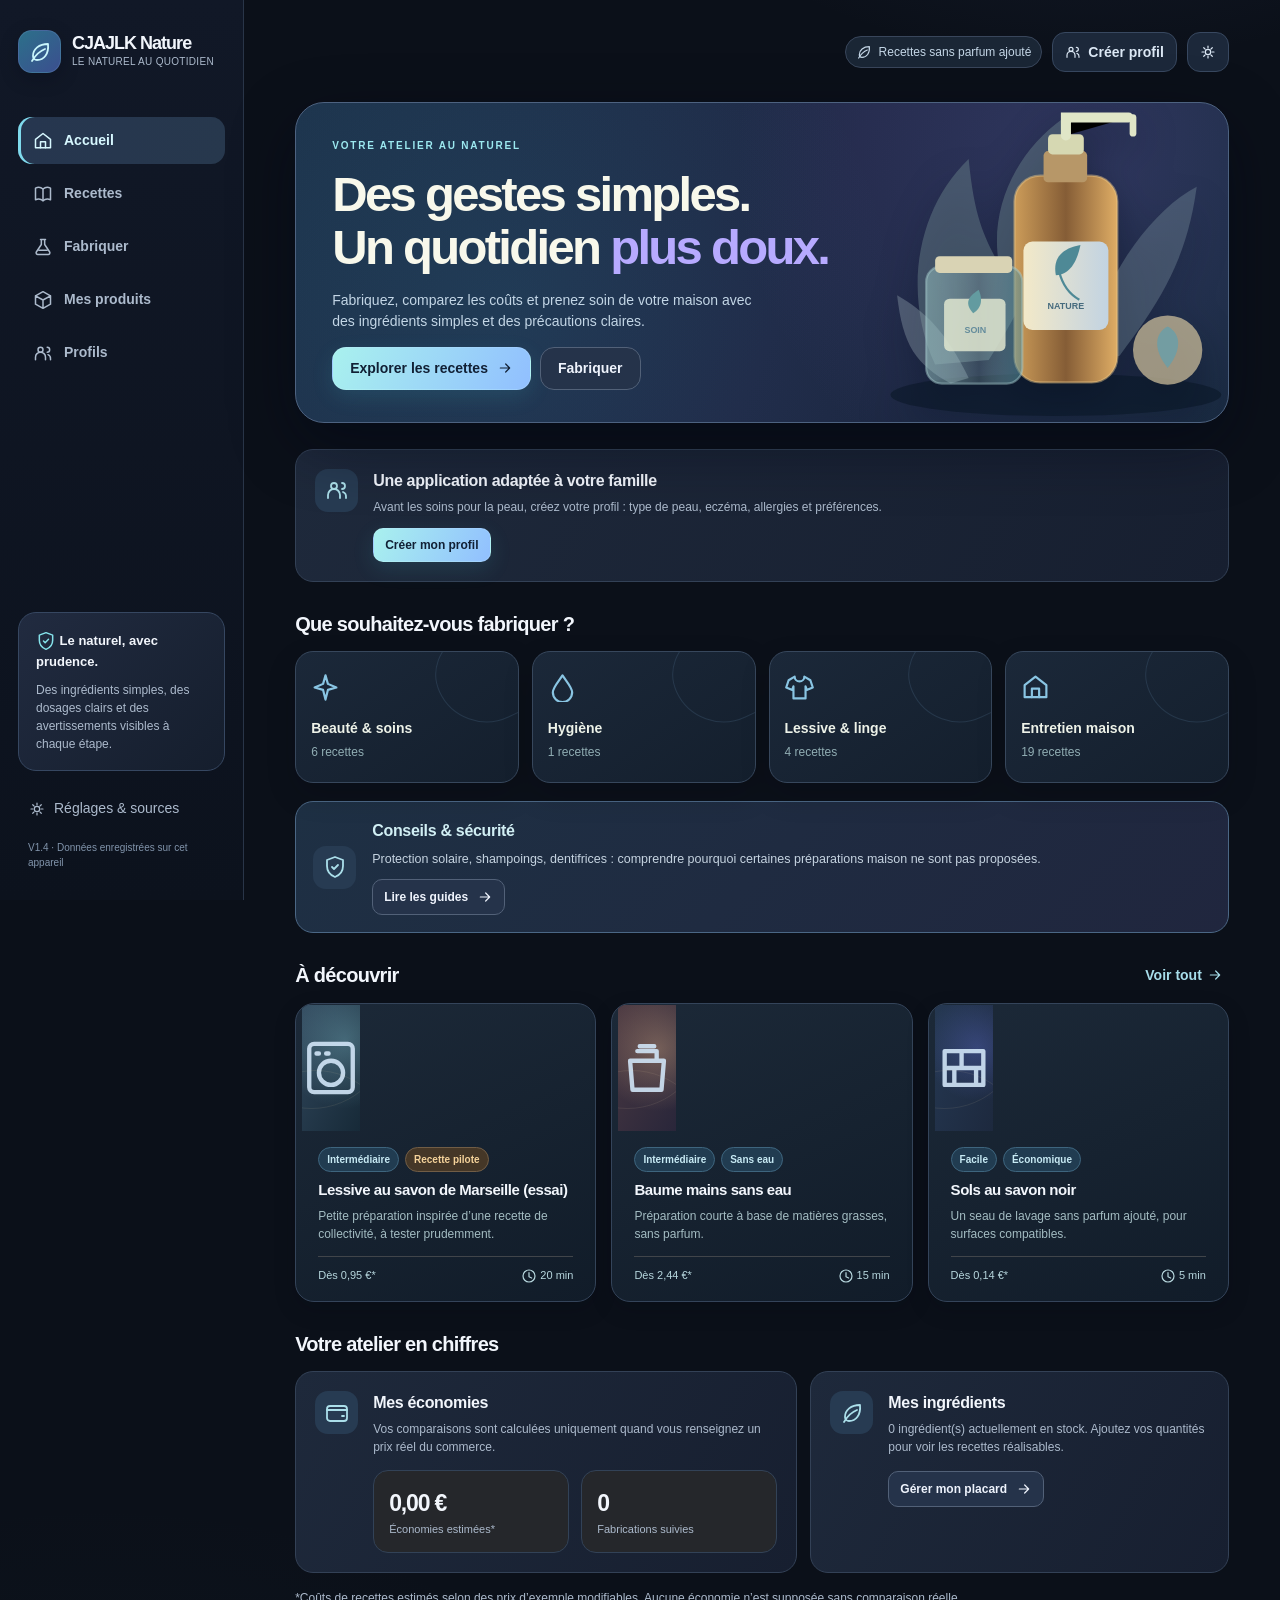
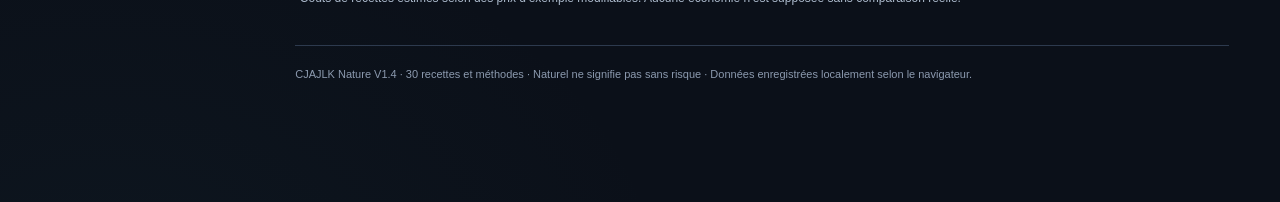
==== index.html @ 7a7b8dde "commit" ====
<!doctype html>
<html lang="fr">
<head>
 <meta charset="utf-8">
 <meta name="viewport" content="width=device-width, initial-scale=1, viewport-fit=cover">
 <meta name="theme-color" content="#101826">
 <meta name="description" content="CJAJLK Nature — recettes de soins et d'entretien, guidage de fabrication, profils et calcul des coûts, en local.">
 <meta name="color-scheme" content="dark">
 <link rel="icon" href="assets/icon-192.png" sizes="192x192">
 <link rel="apple-touch-icon" href="assets/icon-192.png">
 <link rel="manifest" href="manifest.webmanifest">
 <link rel="stylesheet" href="style.css">
 <title>CJAJLK Nature V1.4 — Le naturel au quotidien</title>
</head>
<body>
 <div id="app"><div class="loading">CJAJLK Nature…</div></div>
 <div id="modal-root"></div>
 <div id="toast" role="status" aria-live="polite"></div>
 <script src="data.js" onerror="document.querySelector('.loading').textContent='Erreur : data.js introuvable. Vérifiez le dossier complet.'"></script>
 <script src="app.js" onerror="document.querySelector('.loading').textContent='Erreur : app.js introuvable. Vérifiez le dossier complet.'"></script>
</body>
</html>
---- style.css ----
:root{--bg:#0B1019;--surface:#141B27;--surface2:#1B2635;--surface3:#26334A;--card:#182332;--line:#324055;--text:#F2F6FC;--muted:#ACBACC;--dim:#8194AB;--sage:#85E3EB;--sage2:#6B9FAF;--lime:#BAADFF;--orange:#F2BB85;--danger:#FF929C;--cream:#E2E8F2;--radius:20px;--shadow:0 18px 60px #03071294;font-synthesis:none}
*{box-sizing:border-box}html{scroll-behavior:smooth}body{margin:0;min-height:100vh;background:radial-gradient(circle at 85% 0%,#2c323b3d,transparent 37%),var(--bg);color:var(--text);font-family:Inter,ui-sans-serif,-apple-system,BlinkMacSystemFont,"Segoe UI",Roboto,Arial,sans-serif;font-size:14px;line-height:1.5}button,input,select,textarea{font:inherit}button{cursor:pointer}button:disabled{opacity:.45;cursor:not-allowed}button:focus-visible,a:focus-visible,input:focus-visible,select:focus-visible,textarea:focus-visible{outline:3px solid #93dced;outline-offset:3px}a{color:#9cd0dc}h1,h2,h3,h4,p{margin:0}h1{font-size:clamp(30px,4vw,49px);letter-spacing:-.055em;line-height:1.09}h2{font-size:24px;letter-spacing:-.035em;line-height:1.22}h3{font-size:16px;letter-spacing:-.02em}small{font-size:12px}.muted{color:var(--muted)}.subtle{color:var(--dim)}.eyebrow{text-transform:uppercase;letter-spacing:.18em;font-size:10px;font-weight:850;color:var(--sage)}.strong{font-weight:780}.hide{display:none!important}
#app{display:flex;max-width:1450px;margin:0 auto;min-height:100vh}.sidebar{width:244px;flex:0 0 244px;padding:30px 18px 20px;position:sticky;top:0;height:100vh;border-right:1px solid #2f3236;background:#181a1e;display:flex;flex-direction:column}.brand{display:flex;align-items:center;gap:11px;min-width:0}.brand-icon{height:43px;width:43px;display:grid;place-items:center;border-radius:14px;background:linear-gradient(135deg,#55636d,#2d343e);color:#a9e5f3;box-shadow:inset 0 0 0 1px #ffffff1c}.brand-name{font-size:18px;font-weight:850;letter-spacing:-.055em;line-height:1.1}.brand-tag{font-size:10px;color:var(--muted);letter-spacing:.03em}.side-nav{margin-top:44px;display:grid;gap:6px}.nav-item{display:flex;align-items:center;gap:11px;border:0;background:transparent;color:var(--muted);border-radius:14px;padding:13px 15px;font-weight:680;text-align:left;width:100%;transition:.2s}.nav-item.active{background:#353a43;color:#ace3ef}.nav-item:hover{background:#2c2f34}.side-bottom{margin-top:auto}.aside-note{background:linear-gradient(135deg,#31353b,#22252b);border:1px solid #434952;border-radius:18px;padding:17px;margin-bottom:16px}.aside-note strong{font-size:13px}.aside-note p{color:var(--muted);font-size:12px;margin-top:9px}.aside-note .icon{color:var(--sage)}.aside-link{background:transparent;color:var(--muted);border:0;padding:11px;text-align:left;display:flex;align-items:center;gap:9px;width:100%}.content{min-width:0;flex:1;padding:28px clamp(20px,4vw,55px) 100px}.topbar{display:flex;align-items:center;justify-content:space-between;gap:14px;min-height:48px;margin-bottom:26px}.mobile-brand{display:none}.topright{display:flex;align-items:center;gap:10px;margin-left:auto}.pill{border:1px solid var(--line);padding:8px 12px;border-radius:999px;color:#adccd3;background:#25282c;display:inline-flex;align-items:center;gap:7px;max-width:100%}.pill.small{font-size:12px;padding:6px 10px}.pill.alert{color:#ffcf94;border-color:#665037;background:#352a1e}.pill.success{color:#a1d1dc;border-color:#515c64;background:#2c3036}.small-button{border:1px solid var(--line);background:#25272b;color:#cde9ef;border-radius:13px;height:40px;min-width:40px;display:inline-flex;align-items:center;justify-content:center;gap:7px;padding:0 12px}.small-button:hover{background:#33363b}.profile-chip{font-weight:650}.icon{width:20px;height:20px;display:inline-flex;vertical-align:middle;flex:none}.icon svg{width:100%;height:100%;stroke:currentColor;stroke-width:1.8;fill:none;stroke-linecap:round;stroke-linejoin:round}.icon.sm{width:16px;height:16px}.icon.lg{width:24px;height:24px}.icon.xl{width:29px;height:29px}
.hero{position:relative;overflow:hidden;border-radius:29px;display:grid;grid-template-columns:1.2fr .8fr;min-height:284px;background:linear-gradient(115deg,#2e333c 0%,#3c434e 58%,#22272e 100%);border:1px solid #515c64;box-shadow:var(--shadow);margin-bottom:26px}.hero::before{content:"";position:absolute;inset:0;background:radial-gradient(circle at 82% 30%,#99ccd822,transparent 46%);pointer-events:none}.hero-copy{position:relative;z-index:1;padding:35px 0 32px 36px;display:flex;flex-direction:column;align-items:flex-start;gap:15px}.hero .eyebrow{color:#a6e0ed}.hero h1{max-width:520px;color:#f8f8eb}.hero p{max-width:430px;color:#b4d0d7;font-size:14px}.hero-art{position:relative;align-self:stretch;min-height:200px}.hero-art svg{position:absolute;right:0;bottom:0;width:100%;height:100%;max-height:330px;min-width:280px;filter:drop-shadow(0 20px 20px #0a0d1072)}.btn{border-radius:14px;padding:12px 17px;border:1px solid transparent;display:inline-flex;align-items:center;justify-content:center;gap:9px;font-weight:760;transition:background .2s,transform .2s;text-align:center;line-height:1.2}.btn:hover{transform:translateY(-1px)}.btn-primary{color:#222831;background:linear-gradient(125deg,#a6e2ef,#9ac9d4)}.btn-primary:hover{background:#b8eaf5}.btn-secondary{color:#c9e7ee;background:#32353b;border-color:#515a61}.btn-ghost{color:var(--sage);background:transparent;border-color:var(--line)}.btn-danger{color:#ffdad5;background:#42272a;border-color:#794449}.btn.wide{width:100%}.btn.tiny{font-size:12px;padding:9px 11px;border-radius:10px}.btn-row{display:flex;gap:9px;flex-wrap:wrap}.section-heading{display:flex;align-items:center;justify-content:space-between;gap:12px;margin:30px 0 15px}.section-heading h2{font-size:20px}.text-link{border:none;background:none;color:#a7d8e3;font-weight:750;display:flex;gap:5px;align-items:center}.categories{display:grid;grid-template-columns:repeat(4,minmax(0,1fr));gap:13px}.category-card{position:relative;text-align:left;border:1px solid #3c4147;background:linear-gradient(135deg,#292d32,#1f2226);border-radius:18px;padding:19px 15px;min-height:132px;overflow:hidden;color:#edf2e8;transition:.15s}.category-card:hover{transform:translateY(-2px);border-color:#818c94}.category-card .icon{color:#a1cbd4;width:29px;height:29px}.category-card strong{display:block;margin:16px 0 2px;font-size:14px}.category-card small{color:#90adb3}.category-card:after{content:"";position:absolute;right:-13px;top:-22px;width:92px;height:92px;border:1px solid #789fa824;border-radius:48% 52% 35% 60%;transform:rotate(-25deg)}.dashboard-cards{display:grid;grid-template-columns:1.2fr 1fr;gap:13px}.feature{background:linear-gradient(120deg,#303339,#212429);border:1px solid #404449;border-radius:18px;padding:19px;display:flex;gap:15px;align-items:flex-start}.feature-icon{display:grid;place-items:center;flex:0 0 43px;width:43px;height:43px;border-radius:13px;color:#a5d3de;background:#444a54}.feature h3{margin-bottom:5px}.feature p{color:var(--muted);font-size:12px}.metrics{display:flex;gap:12px;flex-wrap:wrap;margin-top:14px}.metric{flex:1;min-width:100px;background:#25272b;border:1px solid #393d43;border-radius:15px;padding:15px}.metric .value{font-weight:850;font-size:23px;letter-spacing:-.05em}.metric .label{font-size:11px;color:var(--muted)}
.recipe-grid{display:grid;grid-template-columns:repeat(3,minmax(0,1fr));gap:15px}.recipe-card{background:linear-gradient(150deg,#26282d,#1d1f23);border:1px solid #404349;border-radius:19px;overflow:hidden;text-align:left;color:inherit;display:flex;flex-direction:column;transition:.2s}.recipe-card:hover{transform:translateY(-2px);border-color:#7f8b94}.recipe-image{height:126px;background:radial-gradient(circle at 68% 45%,#619eac40,transparent 53%),linear-gradient(110deg,#3e434a,#292d33);display:flex;align-items:center;justify-content:center;position:relative;overflow:hidden}.recipe-image:before,.recipe-image:after{content:"";position:absolute;border:1px solid #e5d6ab18;width:155px;height:155px;border-radius:50%;right:-30px;top:-53px}.recipe-image:after{right:auto;left:-65px;top:65px}.recipe-image .icon{width:58px;height:58px;color:#b5dde6;opacity:.9}.recipe-image.linge{background:radial-gradient(circle at 60% 30%,#8eabbaa0,transparent 75%),linear-gradient(120deg,#2d3a3e,#2b2f34)}.recipe-image.soins{background:radial-gradient(circle at 70% 35%,#c8a18480,transparent 70%),linear-gradient(120deg,#574037,#2b2e31)}.recipe-image.hygiene{background:radial-gradient(circle at 60% 40%,#84acb58a,transparent 75%),linear-gradient(120deg,#383e46,#2b2f34)}.recipe-card-body{padding:16px;display:flex;flex-direction:column;flex:1;gap:9px}.recipe-card-title{font-size:15px;font-weight:820;line-height:1.24;letter-spacing:-.03em}.recipe-card-desc{font-size:12px;color:#a3bcc2;line-height:1.45;flex:1}.meta-row{display:flex;align-items:center;justify-content:space-between;gap:6px;margin-top:4px;border-top:1px solid #41454a;padding-top:10px;color:#b7d7de;font-size:11px}.badge-list{display:flex;flex-wrap:wrap;gap:6px}.tag{font-size:10px;font-weight:760;color:#b0dfe9;background:#3a3f46;border:1px solid #4f5961;border-radius:99px;padding:4px 8px}.tag.conditional{color:#f2ce98;background:#493823;border-color:#786044}.tag.guide{color:#b9d4d4;background:#2d3b40;border-color:#41676b}.tag.pale{color:#aed4dc;background:#35393f;border-color:#4a545c}.search-area{background:#1f2227;border:1px solid #3d4249;border-radius:18px;padding:15px;display:flex;gap:12px;align-items:center;margin:20px 0 16px}.search-area input{flex:1;border:0;color:var(--text);background:transparent;min-width:0;outline:none}.filters{display:flex;gap:8px;flex-wrap:wrap;align-items:center;margin-bottom:20px}.chip{border-radius:100px;border:1px solid #494e56;background:#26292e;color:#9ab7be;font-size:12px;font-weight:740;padding:8px 12px}.chip.active{background:#9ac8d2;color:#232831;border-color:#afdee9}.empty{padding:30px 20px;text-align:center;border:1px dashed #555c60;border-radius:18px;background:#202226;color:var(--muted)}
.page-title{display:flex;justify-content:space-between;align-items:end;gap:14px;flex-wrap:wrap;margin:5px 0 21px}.page-title p{margin-top:7px;color:var(--muted)}.back{display:flex;align-items:center;gap:5px;border:0;background:transparent;color:var(--sage);font-weight:750;margin-bottom:17px;padding:2px 0}.detail-head{display:grid;grid-template-columns:minmax(0,1fr) 270px;gap:22px;margin-bottom:20px}.detail-head p{color:var(--muted);margin-top:9px}.detail-art{height:174px;border:1px solid #4c555b;border-radius:22px;display:flex;align-items:center;justify-content:center;background:radial-gradient(circle,#52606a,#292c32)}.detail-art .icon{width:83px;height:83px;color:#b9e1ea}.detail-layout{display:grid;grid-template-columns:minmax(0,1fr) 285px;gap:18px;align-items:start}.panel{background:linear-gradient(145deg,#25272b,#202327);border:1px solid #3d4147;border-radius:19px;padding:21px}.panel h3{font-size:16px;margin-bottom:13px}.panel+.panel{margin-top:15px}.panel.slim{padding:16px}.panel-header{display:flex;align-items:center;justify-content:space-between;gap:10px;margin-bottom:11px}.panel-header h3{margin:0}.status-note{background:#282b30;border:1px solid #4c5962;padding:12px 14px;border-radius:13px;color:#acd2da;font-size:12px;line-height:1.55}.safety{background:linear-gradient(120deg,#382d22,#2a2921);border:1px solid #785637;border-left:4px solid #e6ad67;border-radius:16px;padding:17px;color:#f1dec2}.safety.red{background:#3a2726;border-color:#90534d;border-left-color:#e29389}.safety h3{display:flex;gap:8px;align-items:center;font-size:14px;margin-bottom:10px;color:#ffcc87}.safety.red h3{color:#f3aaa0}.safety ul{padding-left:19px;font-size:12px;color:#e9d6bd;display:grid;gap:6px;margin:0}.safety.red ul{color:#f3c7c2}.field{display:flex;flex-direction:column;gap:6px;margin-bottom:14px}.field label,.field>span{font-weight:730;font-size:12px;color:#bfdce3}.field input,.field select,.field textarea{width:100%;border-radius:12px;border:1px solid #494d54;background:#181a1f;color:#eef4e6;padding:12px;min-height:43px;outline:none}.field textarea{min-height:70px;resize:vertical}.field input:focus,.field select:focus,.field textarea:focus{border-color:#97c7d2}.field-helper{color:var(--dim);font-size:11px}.amount-row{display:flex;gap:9px;align-items:center}.amount-row input{max-width:120px}.table-ingredients{width:100%;border-collapse:collapse;font-size:13px}.table-ingredients th{text-align:left;color:var(--dim);font-size:11px;letter-spacing:.02em;border-bottom:1px solid var(--line);padding:9px 6px}.table-ingredients td{padding:11px 6px;border-bottom:1px solid #3a3d42}.table-ingredients td:last-child{text-align:right;white-space:nowrap;font-weight:750}.table-ingredients th:last-child{text-align:right}.cost-value{font-size:32px;font-weight:900;letter-spacing:-.06em;color:#a9e1ee}.cost-caption{font-size:11px;color:var(--muted)}.source-links{display:grid;gap:8px;margin-top:8px}.source-links a{font-size:11px}.guide-note{border:1px solid #556571;background:#2b3039;border-radius:16px;padding:20px;line-height:1.7;color:#c8e3e9}.switcher{display:flex;background:#1c1f24;border:1px solid #494d55;border-radius:15px;padding:4px;gap:4px;margin-bottom:17px}.switcher button{flex:1;border:0;background:transparent;color:#90adb3;font-size:12px;font-weight:750;border-radius:11px;padding:11px 9px}.switcher button.active{background:#444a54;color:#c9eaf1}.step-hero{padding:21px;border:1px solid #4d5860;background:linear-gradient(120deg,#353940,#23272d);border-radius:16px;margin:9px 0 18px}.step-num{font-weight:820;font-size:11px;letter-spacing:.14em;text-transform:uppercase;color:#99c5cf}.step-text{font-size:19px;font-weight:730;margin:13px 0 7px;line-height:1.45}.progress{width:100%;height:7px;background:#393d43;border-radius:999px;overflow:hidden;margin-top:14px}.progress>div{height:100%;background:#9ad2df;border-radius:999px;transition:width .3s}.steps{counter-reset:steps;list-style:none;padding:0;margin:0;display:grid;gap:10px}.steps li{display:flex;gap:13px;align-items:flex-start;background:#22252b;border:1px solid #3f454e;padding:15px;border-radius:13px;font-size:13px}.step-bubble{flex:none;width:25px;height:25px;border-radius:50%;background:#455058;color:#b6e2ec;display:grid;place-items:center;font-size:11px;font-weight:800}.steps li span:last-child{padding-top:2px}.make-actions{display:flex;gap:10px;flex-wrap:wrap;margin-top:18px}.checkline{display:flex;gap:10px;align-items:flex-start;margin:12px 0;color:#c0dce2;font-size:12px}.checkline input{accent-color:#98cdd9;width:18px;height:18px;margin:0;flex:none}.divider{height:1px;background:var(--line);margin:20px 0}.mini-card{background:#26282d;border:1px solid #40444a;padding:15px;border-radius:15px;display:flex;align-items:center;justify-content:space-between;gap:10px;margin-bottom:9px}.mini-card h4{font-size:13px;margin-bottom:5px}.mini-card small{color:var(--muted)}.mini-actions{display:flex;align-items:center;gap:6px}.avatar{height:48px;width:48px;border-radius:16px;background:#444a55;display:grid;place-items:center;color:#b3e6f1;font-weight:870;font-size:20px;flex:none}.profile-rows{display:grid;gap:12px}.profile-row{display:flex;align-items:center;gap:14px;padding:18px;background:#262a2f;border:1px solid #494d55;border-radius:17px}.profile-row .expand{flex:1;min-width:0}.profile-row.active{border-color:#8ebec9;background:#31363e}.help{margin-top:15px;color:var(--muted);font-size:12px;line-height:1.7}.inline-error{color:#f2a5a0;font-size:12px;margin:7px 0}.empty-state{background:#22252a;padding:36px 20px;border:1px dashed #5e6870;border-radius:19px;text-align:center}.empty-state>.icon{width:48px;height:48px;color:#8ebbc5;margin-bottom:14px}.empty-state h3{margin:0 0 8px}.empty-state p{color:var(--muted);margin:0 auto 17px;max-width:410px;font-size:13px}.stock-grid{display:grid;grid-template-columns:repeat(2,minmax(0,1fr));gap:12px}.stock-item{background:#26282d;border:1px solid #41454c;border-radius:15px;padding:16px}.stock-item .title{font-weight:800;font-size:13px;margin-bottom:5px}.stock-item .nums{display:flex;gap:8px;flex-wrap:wrap;color:#a3c1c8;font-size:11px;margin:11px 0}.stock-item .num{color:#cae7ed;font-weight:800}.subnav{display:flex;gap:8px;flex-wrap:wrap;margin-bottom:20px}.kpi-row{display:grid;grid-template-columns:repeat(3,minmax(0,1fr));gap:12px;margin-bottom:20px}.kpi{background:#23262b;border:1px solid #40444a;border-radius:16px;padding:17px}.kpi strong{display:block;font-size:23px;margin-bottom:4px;letter-spacing:-.05em}.kpi small{color:var(--muted)}.sources-list{display:grid;gap:10px;margin-top:20px}.sources-list a{font-size:13px;line-height:1.6}.mobile-nav{display:none}.loading{margin:80px auto;text-align:center;color:#a0c6cf}.footer{margin-top:36px;padding:20px 0;color:#88929a;font-size:11px;border-top:1px solid #31353c}
#modal-root:empty{display:none}#modal-root{position:fixed;inset:0;z-index:100;background:#07080abc;display:grid;place-items:center;padding:18px;backdrop-filter:blur(6px)}.modal{background:#212429;border:1px solid #616a70;border-radius:23px;width:100%;max-width:520px;max-height:min(90vh,850px);overflow:auto;box-shadow:0 30px 90px #000b}.modal-head{display:flex;justify-content:space-between;align-items:center;gap:12px;padding:22px 23px 15px}.modal-head h2{font-size:22px}.modal-body{padding:0 23px 24px}.modal-body p{color:#abc7cd;font-size:13px;line-height:1.65}.modal-actions{display:flex;gap:10px;margin-top:17px;flex-wrap:wrap}.modal-actions .btn{flex:1}#toast{position:fixed;z-index:200;bottom:105px;left:50%;transform:translateX(-50%) translateY(15px);padding:11px 16px;border:1px solid #84929b;background:#3c424a;border-radius:12px;color:#d5f2f8;box-shadow:var(--shadow);opacity:0;pointer-events:none;transition:.2s;max-width:90vw;text-align:center;font-size:13px}#toast.show{opacity:1;transform:translateX(-50%) translateY(0)}
@media(max-width:1150px){.recipe-grid{grid-template-columns:repeat(2,minmax(0,1fr))}.detail-layout{grid-template-columns:1fr}.detail-head{grid-template-columns:1fr 230px}.sidebar{width:210px;flex-basis:210px}.content{padding-left:25px;padding-right:25px}}
@media(max-width:760px){body{font-size:14px}#app{display:block}.sidebar{display:none}.content{padding:16px 15px calc(100px + env(safe-area-inset-bottom))}.topbar{margin-bottom:17px;min-height:44px}.mobile-brand{display:flex}.brand-icon{width:39px;height:39px;border-radius:12px}.brand-name{font-size:16px}.brand-tag{font-size:9px}.topright .pill{display:none}.topright .small-button{height:38px;min-width:38px}.hero{grid-template-columns:1fr;min-height:275px;border-radius:23px}.hero-copy{padding:26px 23px 29px;gap:13px}.hero h1{font-size:32px;max-width:310px}.hero p{font-size:12px;max-width:250px}.hero-art{position:absolute;right:-17px;top:20px;bottom:0;width:43%;opacity:.74;pointer-events:none}.hero-art svg{min-width:200px;width:220px;height:100%;right:0}.hero-copy{width:88%}.hero-copy .btn{position:relative}.categories{grid-template-columns:repeat(2,minmax(0,1fr));gap:10px}.category-card{min-height:112px;padding:14px}.category-card strong{margin-top:12px;font-size:13px}.dashboard-cards{grid-template-columns:1fr}.recipe-grid{grid-template-columns:repeat(2,minmax(0,1fr));gap:10px}.recipe-image{height:105px}.recipe-card-body{padding:12px}.recipe-card-title{font-size:13px}.recipe-card-desc{font-size:11px}.tag{font-size:9px;padding:3px 6px}.section-heading{margin-top:27px}.section-heading h2{font-size:19px}.detail-head{grid-template-columns:1fr}.detail-art{display:none}.page-title h1{font-size:28px}.detail-layout{grid-template-columns:1fr}.panel{padding:16px}.stock-grid{grid-template-columns:1fr}.mobile-nav{position:fixed;bottom:0;left:0;right:0;z-index:40;height:calc(69px + env(safe-area-inset-bottom));background:#191c21f2;border-top:1px solid #42454b;display:flex;justify-content:space-around;align-items:flex-start;padding:8px 3px env(safe-area-inset-bottom);backdrop-filter:blur(12px)}.mobile-nav button{border:0;background:transparent;color:#85a2a9;display:flex;flex-direction:column;gap:4px;align-items:center;justify-content:center;min-width:0;flex:1;font-size:9px;font-weight:800;padding:4px 0}.mobile-nav button.active{color:#a1d9e6}.mobile-nav button .icon{width:22px;height:22px}.kpi-row{gap:7px}.kpi{padding:11px}.kpi strong{font-size:19px}.kpi small{font-size:10px}.modal{max-height:89dvh}.modal-head{padding:19px 18px 12px}.modal-body{padding:0 18px 20px}#toast{bottom:90px}}
@media(max-width:365px){.recipe-grid{grid-template-columns:1fr}.recipe-image{height:115px}.hero h1{font-size:29px}.hero-copy{width:100%}.hero-art{opacity:.4}.category-card strong{font-size:12px}.topright .small-button.profile-chip{padding:0 8px}}
@media(prefers-reduced-motion:reduce){*{scroll-behavior:auto!important;transition:none!important}}

/* V1.1 — identité graphite / bleu nuit / cyan / lavande, sans aplats verts */
body{background:radial-gradient(ellipse 620px 410px at 85% -14%,#5668a52b,transparent 77%),radial-gradient(ellipse 760px 520px at 8% 105%,#29616d12,transparent 75%),var(--bg)}
.sidebar{background:linear-gradient(180deg,#111827,#0c121d);border-color:#293548}
.brand-icon{background:linear-gradient(140deg,#2c708a,#3b4f8f);color:#c9f6fc;border:1px solid #638bba57;box-shadow:0 6px 18px #02071440}
.nav-item.active{background:linear-gradient(105deg,#26364f,#27384d);color:#d7f8ff;box-shadow:inset 3px 0 0 #7fdaec}
.nav-item:hover{background:#202e42}
.aside-note{background:linear-gradient(135deg,#212b40,#151e2d);border-color:#364761}
.pill{background:#1a2635;border-color:#39465b;color:#c4d6e6}
.small-button{background:#1c283a;border-color:#384860;color:#dce8f5}
.small-button:hover{background:#28364d}
.hero{background:radial-gradient(circle at 86% 18%,#776ac53a,transparent 43%),linear-gradient(115deg,#1d324b 0%,#202846 54%,#15283b 100%);border-color:#4d6280;box-shadow:0 22px 64px #01071673}
.hero::before{background:radial-gradient(circle at 23% 65%,#36bcd21a,transparent 52%)}
.hero .eyebrow{color:#9ce9f0}.hero p{color:#c3d6e6}
.hero h1 span{color:#B7AAFF!important}
.hero-art svg{filter:drop-shadow(0 16px 21px #030a1970)}
.btn-primary{background:linear-gradient(115deg,#A9F1EE,#91BFFF);border-color:#d2faff2e;color:#112035;box-shadow:0 7px 21px #49bcca24}
.btn-primary:hover{background:linear-gradient(115deg,#C0F9F4,#B1CEFF)}
.btn-secondary{background:#25334a;border-color:#526178;color:#eef3fc}
.btn-ghost{border-color:#415a73;color:#9be1ee}
.text-link{color:#A7DDEA}
.category-card{background:linear-gradient(145deg,#1b2839,#141f2d);border-color:#37475c;box-shadow:0 12px 30px #02071128}
.category-card:hover{border-color:#75adc6;box-shadow:0 11px 30px #1d6b9630}
.category-card .icon{color:#89C5E3}
.category-card:after{border-color:#8cc0ed21}
.feature{background:linear-gradient(120deg,#1e293b,#171f30);border-color:#334156}
.feature-icon{background:#273b52;color:#abdfea}
.recipe-card{background:linear-gradient(155deg,#1c2938,#111c29);border-color:#34445a;box-shadow:0 8px 21px #02091530}
.recipe-card:hover{border-color:#74b9dc;box-shadow:0 14px 26px #03091770}
.recipe-image{background:radial-gradient(circle at 73% 34%,#6271d956,transparent 57%),linear-gradient(110deg,#253852,#1d293e)}
.recipe-image .icon{color:#D1E5F7}
.recipe-image.linge{background:radial-gradient(circle at 74% 28%,#91d8e34d,transparent 68%),linear-gradient(115deg,#30465b,#172a38)}
.recipe-image.soins{background:radial-gradient(circle at 70% 35%,#c7a07c6a,transparent 68%),linear-gradient(120deg,#4b3942,#29263a)}
.recipe-image.hygiene{background:radial-gradient(circle at 70% 35%,#8dbbc965,transparent 68%),linear-gradient(120deg,#264050,#1e293e)}
.tag{color:#C7EAF4;background:#213C51;border-color:#3e657e}
.tag.conditional{color:#f4d29a;background:#453727;border-color:#715d46}
.tag.guide{color:#b6d4fb;background:#253650;border-color:#405b7c}
.tag.pale{color:#e2d9ff;background:#363049;border-color:#554f74}
.search-area,.panel,.metric,.mini-card,.stock-item,.kpi{border-color:#324257}
.switcher button.active{background:linear-gradient(110deg,#2e526b,#3f4b76);color:#e4f9ff}
.progress>div{background:linear-gradient(100deg,#83E6EB,#A8AAFF)}
.profile-row.active{background:#242d47;border-color:#748dd0}
.step-hero{background:linear-gradient(120deg,#22374c,#22253f);border-color:#48617c}
.step-bubble{background:#34506e;color:#dff3ff}
.mobile-nav{background:#101826f2;border-color:#344258}
.mobile-nav button.active{color:#9de5ff}
.modal{background:#182233;border-color:#526681}
#toast{background:#263e59;border-color:#6789a8;color:#e4f5ff}
.footer{color:#8c9aaf;border-color:#2d3a4e}
:focus-visible{outline-color:#9ce8ee}

@media(max-width:760px){.hero-art{opacity:.42;right:-28px}.hero-copy{background:linear-gradient(90deg,#1d3048b3,transparent);border-radius:22px}.hero p{color:#d6e1ed}}

/* Engagement public : choix des vendeurs libre et sans commission. */
.purchase-ethics{padding:18px 20px;border-radius:18px;border:1px solid #47637a;background:linear-gradient(125deg,#202d42,#202834);margin:8px 0 22px;color:#dceaf4;}
.purchase-ethics-title{display:flex;align-items:center;gap:9px;font-size:15px;font-weight:800;color:#a7dff0;margin-bottom:9px;}
.purchase-ethics p{font-size:13px;line-height:1.65;margin:6px 0;}
.purchase-ethics .purchase-ethics-sub{font-size:12px;color:#b5c5d3;margin-top:8px;}
@media(max-width:600px){.purchase-ethics{padding:15px 16px;}.purchase-ethics p{font-size:12px;}}

/* V1.2 : matériel de préparation, sans modifier l'identité bleu nuit. */
.equipment-panel{border-color:#47627e;background:linear-gradient(150deg,#1c293a,#15202e)}
.equipment-panel .panel-header{flex-wrap:wrap;gap:10px}
.equipment-intro{font-size:13px;margin:11px 0 15px;line-height:1.55}
.equipment-grid{display:grid;grid-template-columns:1fr 1fr;gap:13px}
.equipment-group{min-width:0;padding:14px;border:1px solid #395069;border-radius:15px;background:#132034}
.equipment-group.optional{background:#17212e;border-color:#354459}
.equipment-group h4{font-size:13px;color:#abebf3;margin:0 0 10px}
.equipment-group.optional h4{color:#c3bafa}
.equipment-list{list-style:none;padding:0;margin:0;display:grid;gap:9px}
.equipment-list li{display:flex;align-items:flex-start;gap:9px;font-size:12.5px;line-height:1.48;color:#e4ebf3}
.equipment-list .icon{flex:0 0 16px;color:#9adbe8;margin-top:1px}
.equipment-group.optional .equipment-list .icon{color:#b6aedb}
.equipment-container{padding:13px 15px;border-radius:13px;background:#23344b;margin-top:13px;border:1px solid #4a6380}
.equipment-container b{display:flex;align-items:center;gap:7px;color:#b7e8ef;font-size:13px}
.equipment-container p{font-size:12.5px;color:#e4ebf3;margin-top:7px}
.equipment-caution{display:flex;align-items:flex-start;gap:10px;margin:12px 0;padding:12px 13px;background:#332c2c;border:1px solid #66514b;border-radius:12px;color:#f3d7c5;font-size:12.5px}
.equipment-caution .icon{color:#f1c9a1;flex:0 0 16px}
.equipment-panel .btn-row{margin-top:12px;margin-bottom:8px}
@media(max-width:720px){.equipment-grid{grid-template-columns:1fr}.equipment-group{padding:12px}.equipment-panel .panel-header h3{font-size:15px}}

/* V1.3 — Guides séparés, palette bleue inchangée */
.guide-entry{border:1px solid #4b6785;background:linear-gradient(135deg,#1e3044,#20263e);border-radius:18px;padding:17px;display:flex;gap:16px;align-items:center;justify-content:space-between}
.guide-entry h3,.guide-entry b{color:#d1eff4}.guide-entry p{font-size:12.5px;color:#c6d4e1;line-height:1.5;margin:7px 0 0}
.compact-guide{margin:0 0 18px}.guide-suggestion{margin-top:14px;margin-bottom:14px}
@media(max-width:700px){.guide-entry{flex-direction:column;align-items:stretch}.guide-entry .btn{align-self:start}}

/* Conseils d’achat neutres : lisibles sans alourdir les cartes. */
.purchase-hint {font-size:12px;line-height:1.55;color:#b8ced9;margin:8px 0 12px;}
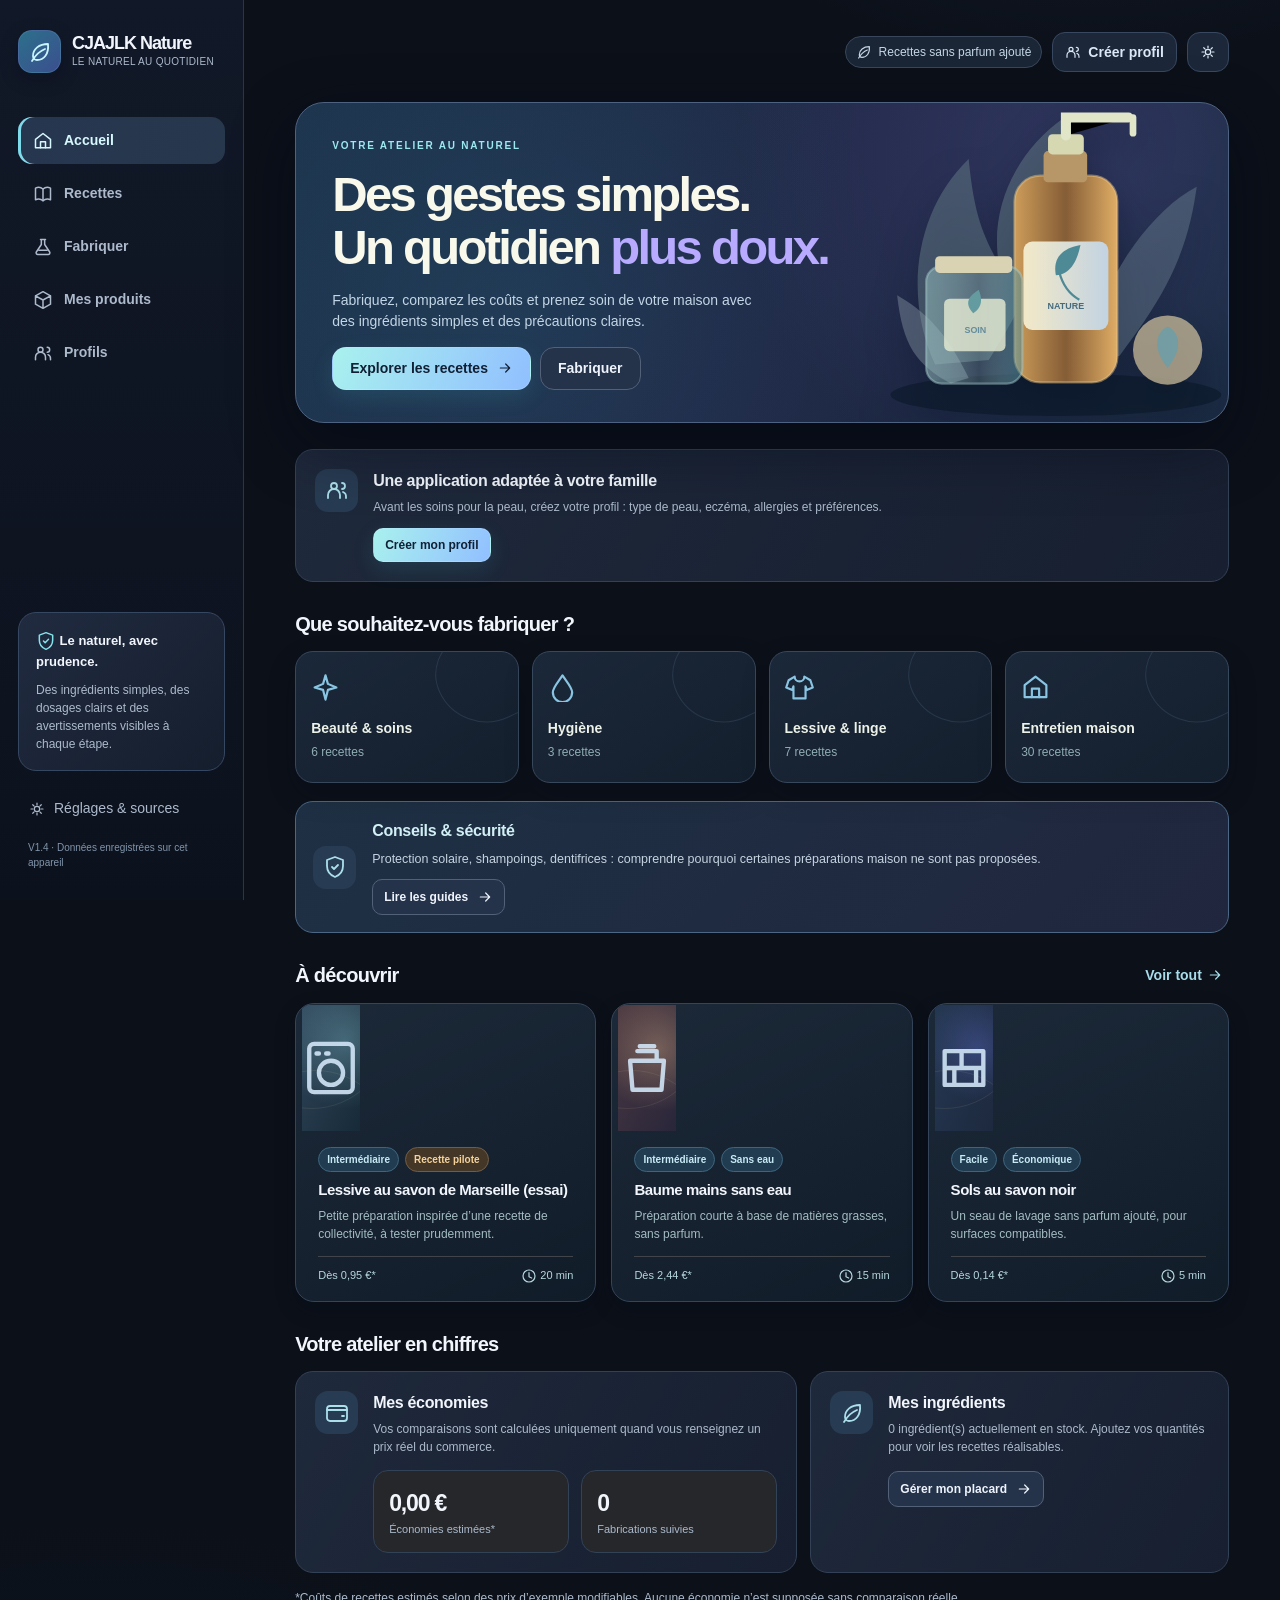
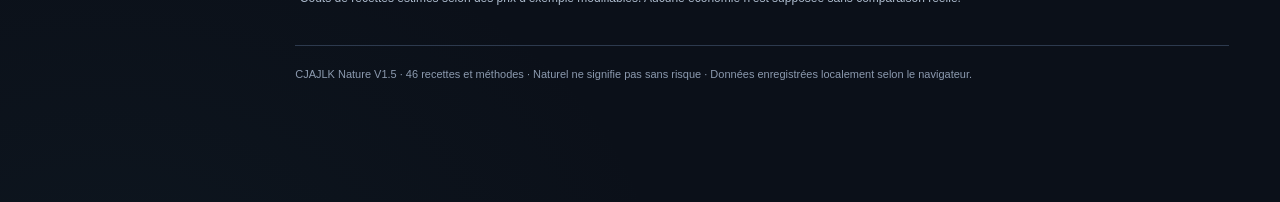
==== commit ce16677e: "commit" ====
--- a/index.html
+++ b/index.html
@@ -10,7 +10,7 @@
  <link rel="apple-touch-icon" href="assets/icon-192.png">
  <link rel="manifest" href="manifest.webmanifest">
  <link rel="stylesheet" href="style.css">
- <title>CJAJLK Nature V1.4 — Le naturel au quotidien</title>
+ <title>CJAJLK Nature V1.5 — Le naturel au quotidien</title>
 </head>
 <body>
  <div id="app"><div class="loading">CJAJLK Nature…</div></div>
